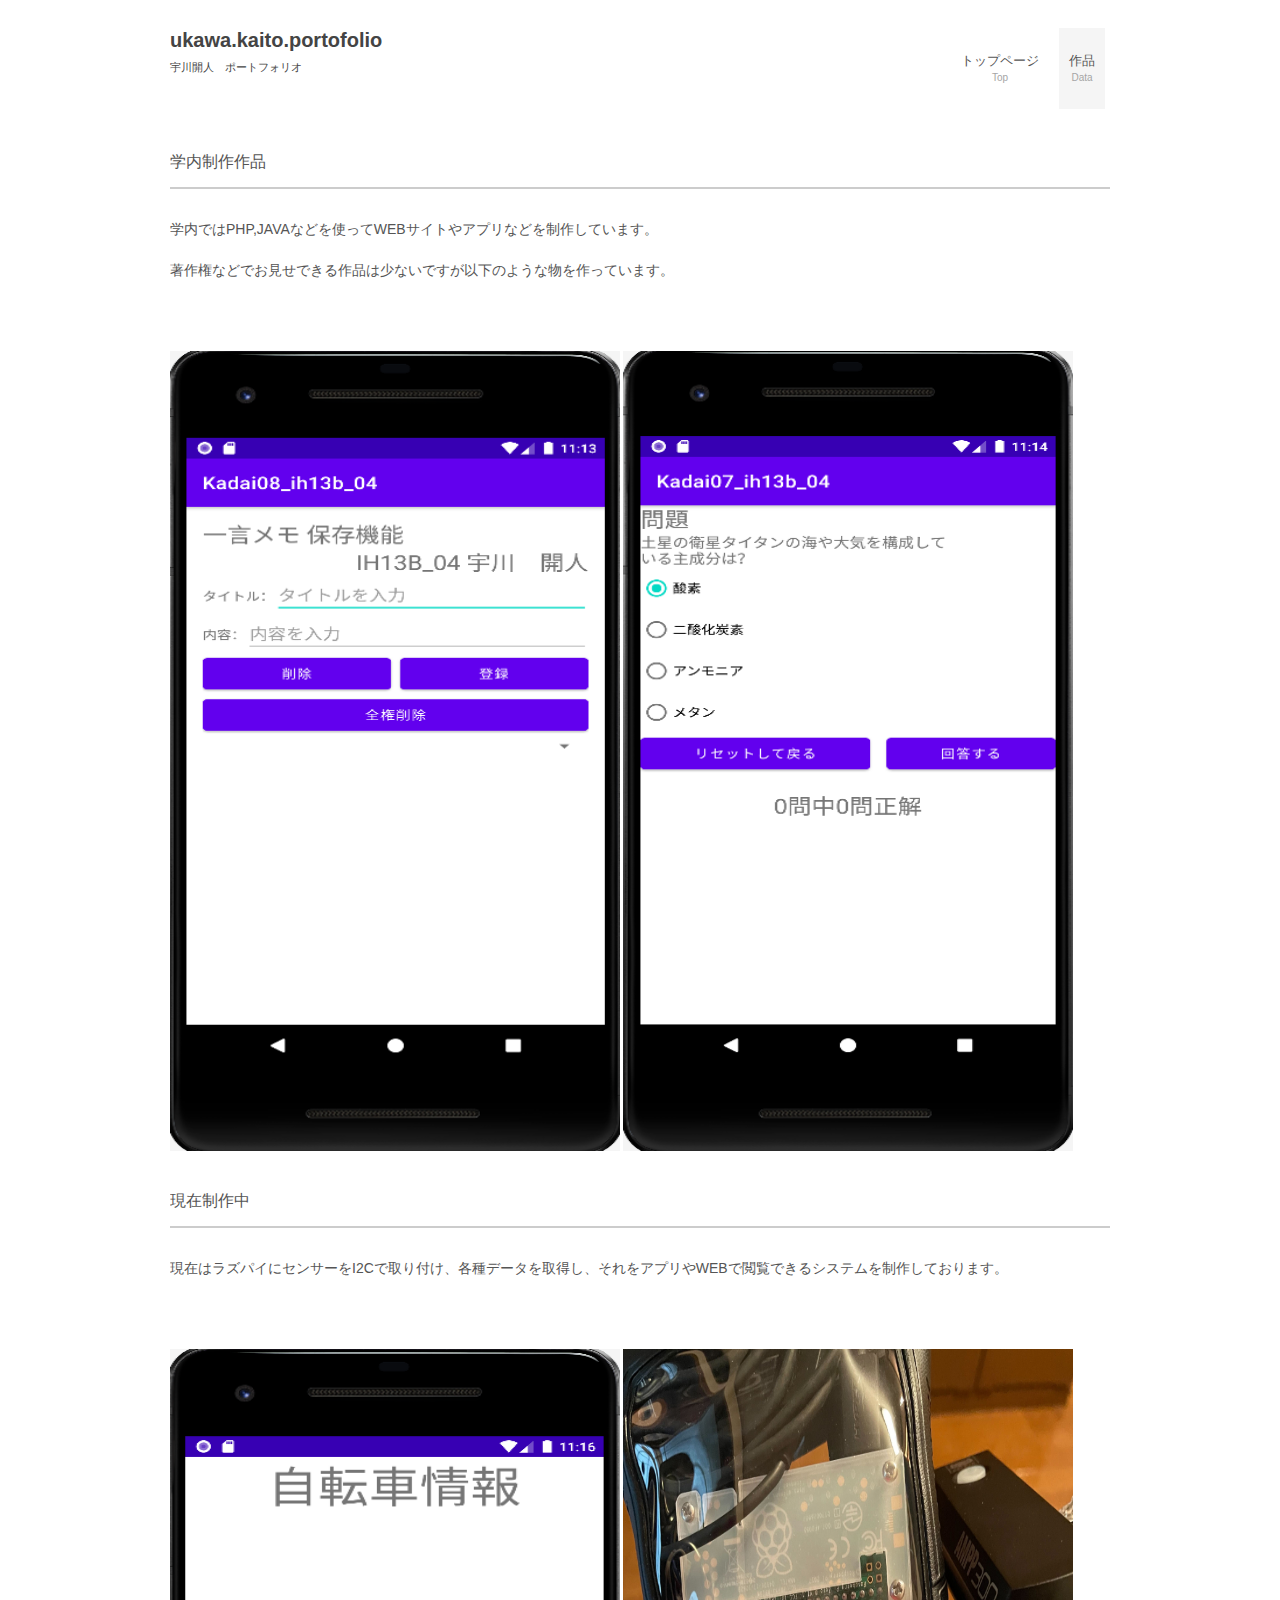
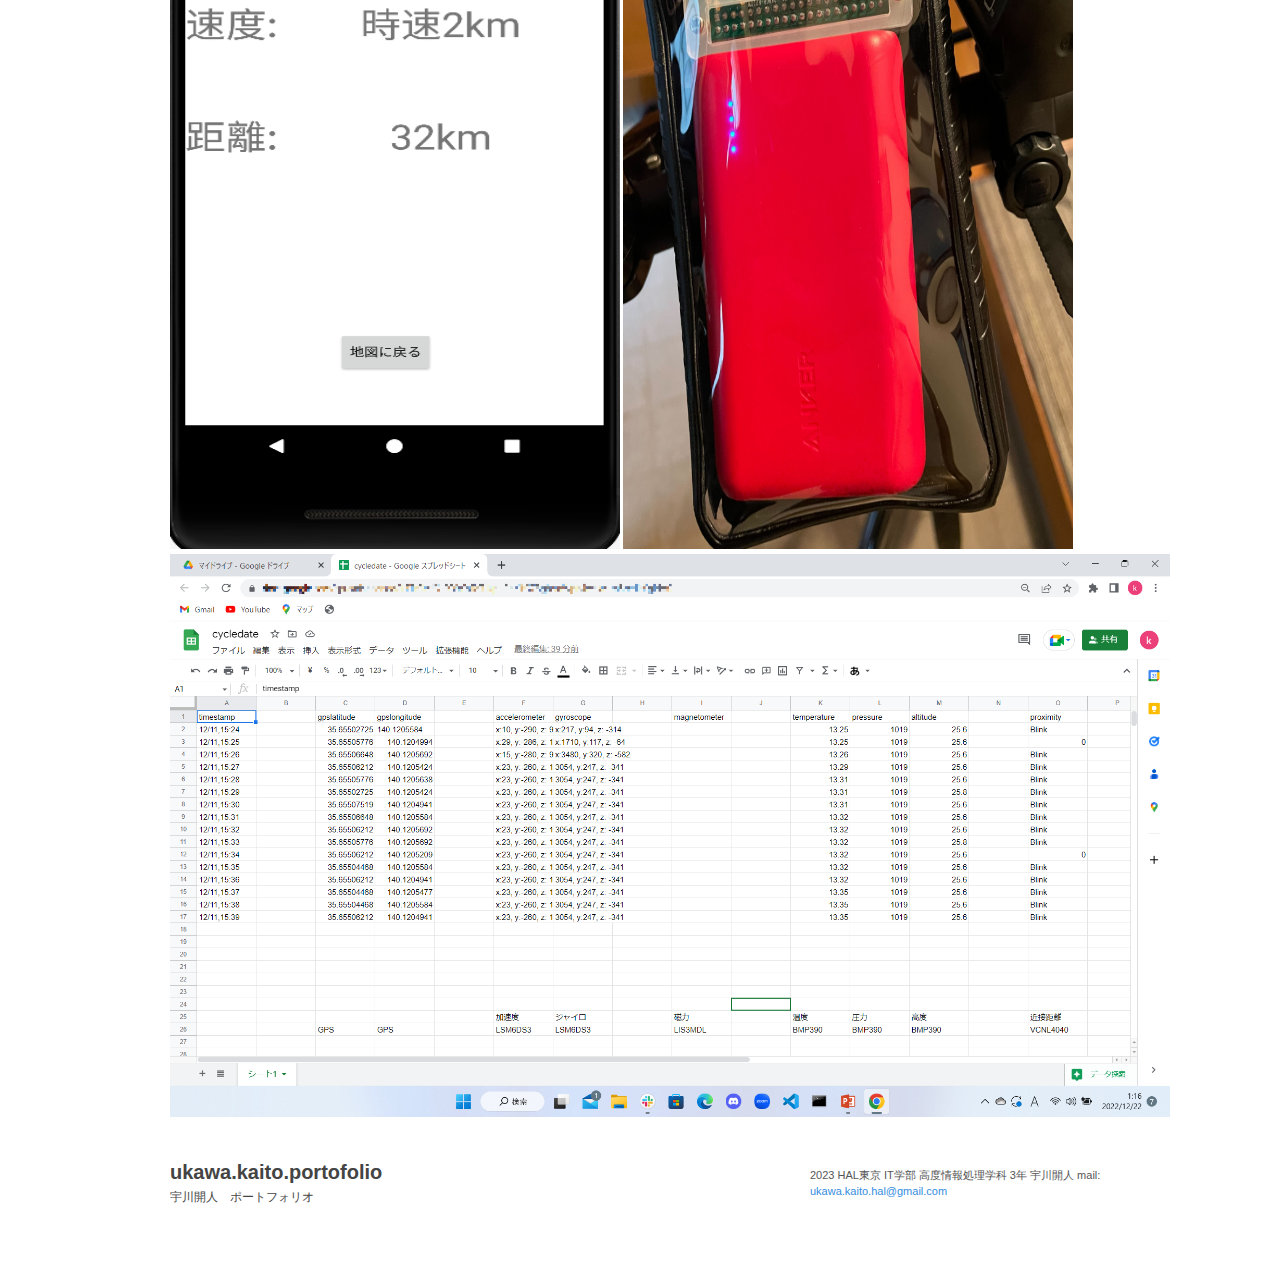
==== data.html @ 17e0367b "Add files via upload" ====
<!DOCTYPE html>
<html lang="ja">

<head>
	<meta charset="UTF-8">
	<meta name="viewport" content="width=device-width, user-scalable=yes, maximum-scale=1.0, minimum-scale=1.0">
	<meta name="description" content="portfolio">
	<title>ukawa.kaito.portofolio</title>
	<link rel="stylesheet" type="text/css" media="all" href="css/style.css">
	<script src="js/jquery1.4.4.min.js"></script>
	<script src="js/script.js"></script>
</head>

<body>

	<header id="header" role="banner">
		<div class="inner">
			<div class="logo">
				<a href="index.html" title="Cycle my Deta" rel="home">ukawa.kaito.portofolio
					<h1>宇川開人　ポートフォリオ</h1>
			</div>
			<nav id="mainNav">
				<div class="inner">
					<a class="menu" id="menu"><span>MENU</span></a>
					<div class="panel">
						<ul id="topnav">
							<li><a href="index.html"><strong>トップページ</strong><br /><span>Top</span></a></li>
							<li class="current-menu-item"><a
									href="data.html"><strong>作品</strong><br /><span>Data</span></a>
							</li>

						</ul>
					</div>
				</div>
			</nav>
		</div>
	</header>

	<div id="wrapper">

		<section id="post-221" class="content">
			<h3 class="heading">学内制作作品</h3>
			<article class="post">

				<p>学内ではPHP,JAVAなどを使ってWEBサイトやアプリなどを制作しています。</p>
				<p>著作権などでお見せできる作品は少ないですが以下のような物を作っています。</p>
			</article>
		</section>
	</div>

	<div class="inner">
		<img src="images/banners/data1.png" width="450" height="800" alt="アプリ1">
		<img src="images/banners/data2.png" width="450" height="800" alt="アプリ2">
	</div>

	<div id="wrapper">

		<section id="post-221" class="content">
			<h3 class="heading">現在制作中</h3>
			<article class="post">

				<p>現在はラズパイにセンサーをI2Cで取り付け、各種データを取得し、それをアプリやWEBで閲覧できるシステムを制作しております。</p>
			</article>
		</section>
	</div>

	<div class="inner">
		<img src="images/banners/data4.png" width="450" height="800" alt="アプリ2">
		<img src="images/banners/data5.jpg" width="450" height="800" alt="アプリ2">
		<img src="images/banners/data3.png" width="1000" alt="アプリ1">
	</div>


	<footer id="footer">
		<div class="inner">
			<section class="gridWrapper">
				<article class="grid">
					<p class="logo"><a href="index.html" title="portfolio"
							rel="home">ukawa.kaito.portofolio<br /><span>宇川開人　ポートフォリオ</span></a></p>
				</article>
				<article class="grid">
				</article>
				<article class="grid copyright">
					2023 HAL東京 IT学部 高度情報処理学科 3年 宇川開人 mail: <a href="mailto:ukawa.kaito.hal@gmail.com"
						target="_blank">ukawa.kaito.hal@gmail.com</a>
				</article>
			</section>
		</div>
	</footer>
</body>

</html>
---- css/style.css ----
@charset "utf-8";

/* =Reset default browser CSS.
Based on work by Eric Meyer:http://meyerweb.com/eric/tools/css/reset/index.html
-------------------------------------------------------------- */
html,
body,
div,
span,
applet,
object,
iframe,
h1,
h2,
h3,
h4,
h5,
h6,
p,
blockquote,
pre,
a,
abbr,
acronym,
address,
big,
cite,
code,
del,
dfn,
em,
font,
ins,
kbd,
q,
s,
samp,
small,
strike,
strong,
sub,
sup,
tt,
var,
dl,
dt,
dd,
ol,
ul,
li,
fieldset,
form,
label,
legend,
table,
caption,
tbody,
tfoot,
thead,
tr,
th,
td {
  border: 0;
  font-family: inherit;
  font-size: 100%;
  font-style: inherit;
  font-weight: inherit;
  margin: 0;
  outline: 0;
  padding: 0;
  vertical-align: baseline;
}

:focus {
  outline: 0;
}

ol,
ul {
  list-style: none;
}

table {
  border-collapse: separate;
  border-spacing: 0;
}

caption,
th,
td {
  font-weight: normal;
  text-align: left;
}

blockquote:before,
blockquote:after,
q:before,
q:after {
  content: "";
}

blockquote,
q {
  quotes: "" "";
}

a img {
  border: 0;
}

figure {
  margin: 0
}

article,
aside,
details,
figcaption,
figure,
footer,
header,
hgroup,
menu,
nav,
section {
  display: block;
}

/* -------------------------------------------------------------- */

body {
  color: #555;
  font: 12px verdana, "ヒラギノ丸ゴ ProN W4", "Hiragino Maru Gothic ProN", "メイリオ", "Meiryo", "ＭＳ Ｐゴシック", "MS PGothic", Sans-Serif;
  line-height: 1.5;
  background: #fff;
  -webkit-text-size-adjust: 100%;
}

/* リンク設定
------------------------------------------------------------*/
a {
  color: #358de0;
  text-decoration: none;
}

a:hover {
  color: #429bef;
}

a:active,
a:focus {
  outline: 0;
}


/* 全体
------------------------------------------------------------*/
#wrapper {
  margin: 20px auto 0;
  padding: 0 1%;
  width: 98%;
  position: relative;
}

.inner {
  margin: 0 auto;
  width: 100%;
}


/*************
/* ヘッダー
*************/
#header {
  z-index: 100;
  margin: 20px 0 28px;
}

#header:after {
  content: "";
  display: block;
  clear: both;
  visibility: hidden;
}

#header h1 {
  font-size: 12px;
  font-weight: normal;
}

/*************
/* ロゴ
*************/
#header .logo {
  float: left;
  padding: 10px 0 0;
}

.logo a {
  font-size: 20px;
  color: #444;
  font-weight: bold;
  line-height: 1;
}

.logo span {
  font-size: 12px;
  font-weight: normal;
}

#header h1 {
  font-size: 11px;
  color: #444;
  margin: 10px 0 0;
}


/**************************
/* メイン画像（トップページ）
**************************/
#mainBanner {
  margin: 0 auto;
  padding: 0;
  width: 100%;
  line-height: 0;
}

#mainBanner .inner {
  position: relative;
}

#mainBanner img {
  max-width: 100%;
  height: auto;
}

.slogan {
  position: absolute;
  max-width: 100%;
  height: auto;
  bottom: 0;
  left: 0;
  padding: 5px 10px;
  line-height: 1.4;
  z-index: 100;
}

.slogan h2 {
  padding-bottom: 5px;
  color: #333;
  font-size: 20px;
}

.slogan h3 {
  font-size: 14px;
  color: #666;
}


/**************************
/* グリッド
**************************/
.gridWrapper {
  padding-bottom: 20px;
  clear: both;
  overflow: hidden;
}

.grid h3 {
  padding: 13px 0;
  margin-bottom: 5px;
  font-weight: bold;
  border-top: 1px solid #ccc;
  border-bottom: 1px solid #ccc;
}

.grid p {
  padding: 5px 0;
}

.grid p.img {
  float: left;
  margin: 3px 0 0 0;
}

.readmore {
  clear: both;
}

.readmore a {
  padding: 3px 5px;
  border-radius: 3px;
  color: #fff;
  background: #999;
}

.readmore a:hover {
  background: #ccc;
}


/* フッター内のグリッド(3カラム) */
#footer .grid {
  border: 0;
  background: transparent;
}

#footer .grid p {
  padding: 0;
}


/*************
メイン コンテンツ
*************/
section.content {
  padding: 10px 0;
  margin-bottom: 20px;
  border-radius: 6px;
  overflow: hidden;
  font-size: 14px;
}

section.content p {
  margin-bottom: 5px;
}


/* アーカイブページ */
section.content .archive {
  padding: 20px 0 0;
  border-bottom: 1px dotted #ccc;
}

section.content p {
  margin-bottom: 5px;
}

h3.heading {
  padding: 3px 0 13px;
  margin-bottom: 30px;
  font-size: 16px;
  border-bottom: 2px solid #ccc;
}

section.content img {
  max-width: 90%;
  height: auto;
}

.alignleft {
  float: left;
  clear: left;
  margin: 3px 10px 10px 0;
}

.alignright {
  float: right;
  clear: right;
  margin: 3px 0 10px 10px;
}

.border,
ul.list img {
  border: 4px solid #ebebeb;
}



/*************
/* フッター
*************/
#footer {
  clear: both;
  padding: 20px 0;
  overflow: hidden;
}

.tel strong {
  font-size: 20px;
  font-weight: bold;
}

#footer .copyright {
  font-size: 11px;
}


/* タイポグラフィ
*****************************************************/
.dateLabel {
  margin: 0 0 10px;
  text-align: right;
  font: italic 1em "Palatino Linotype", "Book Antiqua", Palatino, serif;
}

.post p {
  padding-bottom: 15px;
}

.post ul {
  margin: 0 0 10px 10px;
}

.post ul li {
  margin-bottom: 5px;
  padding-left: 15px;
  background: url(images/bullet.png) no-repeat 0 8px;
}

.post ol {
  margin: 0 0 10px 30px;
}

.post ol li {
  list-style: decimal;
}

.post h1 {
  margin: 20px 0;
  padding: 5px 0;
  font-size: 150%;
  color: #000;
  border-bottom: 3px solid #f0f0f0;
}

.post h2 {
  margin: 10px 0;
  padding-bottom: 2px;
  font-size: 130%;
  font-weight: normal;
  color: #333;
  border-bottom: 2px solid #f0f0f0;
}

.post h3 {
  margin: 10px 0 30px;
  padding-bottom: 10px;
  font-size: 110%;
  font-weight: normal;
  color: #777;
  border-bottom: 2px solid #f0f0f0;
}

.post blockquote {
  clear: both;
  padding: 10px 0 10px 15px;
  margin: 10px 0 25px 30px;
  border-left: 5px solid #ccc;
}

.post blockquote p {
  padding: 5px 0;
}

.post table {
  border-collapse: collapse;
  margin: 10px 0;
}

.post table th,
.post table td {
  padding: 12px;
  border: 1px solid #ccc;
}

.post table th {
  text-align: right;
  font-weight: bold;
  letter-spacing: 1px;
  white-space: nowrap;
  background: #eee;
}

.post dt {
  font-weight: bold;
}

.post dd {
  padding-bottom: 10px;
}

.post img {
  max-width: 100%;
  height: auto;
}

img.aligncenter {
  display: block;
  margin: 5px auto;
}

img.alignright,
img.alignleft {
  padding: 4px;
  margin: 0 0 2px 7px;
  display: inline;
}

img.alignleft {
  margin: 0 7px 2px 0;
}

.alignright {
  float: right;
}

.alignleft {
  float: left;
}


/* PC用
------------------------------------------------------------*/
@media only screen and (min-width:960px) {

  #wrapper,
  .inner {
    width: 940px;
    padding: 0;
  }

  #wrapper {
    padding-bottom: 20px;
  }

  /* グリッド全体 */
  .gridWrapper {
    display: table;
    border-collapse: separate;
    border-spacing: 20px;
    margin-left: -20px;
    width: 980px;
  }

  /* グリッド共通 ベース:トップページ4カラム */
  .grid {
    width: 220px;
    display: table-cell;
  }

  #sub.gridWrapper {
    width: 980px;
  }

  /* サブコンテンツ + フッター グリッド(3カラム) */
  #sub .grid,
  #footer .grid {
    width: 300px;
  }

  /* トップナビゲーション */
  nav div.panel {
    display: block !important;
  }

  a#menu {
    display: none;
  }

  #topnav {
    float: right;
    margin-top: -5px;

  }

  #topnav li {
    float: left;
    margin: 13px 5px 0;
    text-align: center;
    position: relative;
  }

  #topnav a {
    color: #555;
    font-size: 13px;
    display: block;
    padding: 25px 10px;
    line-height: 1.2;
  }

  #topnav span {
    font-size: 10px;
    color: #a5a5a5;
  }

  #topnav li.current-menu-item a,
  #topnav a:hover {
    background: #f5f5f5;
  }

  #topnav ul {
    width: 160px;
    display: none;
  }

  #topnav li:hover ul {
    display: block;
    position: absolute;
    top: 80px;
    left: 0;
    z-index: 500;
  }

  #topnav li li {
    margin: 0;
    float: none;
    width: 160px;
    text-align: left;
    background: #f4f4f4;
  }

  #topnav li li a {
    padding: 10px;
    border: 0;
  }

  #topnav li.current-menu-item li a,
  #topnav li li a {
    border-bottom-width: 1px;
  }

  #topnav li li.current-menu-item a,
  #topnav li li a:hover {
    padding-bottom: 10px;
    border-bottom-width: 3px;
    background: #eee;
  }
}

@media only screen and (max-width:959px) {
  * {
    -webkit-box-sizing: border-box;
    -moz-box-sizing: border-box;
    -o-box-sizing: border-box;
    -ms-box-sizing: border-box;
    box-sizing: border-box;
  }

  #header h1 {
    text-align: center;
  }

  #header .logo,
  #footer .logo {
    float: none;
    text-align: center;
    padding: 10px 5px;
  }

  /* トップナビゲーション */
  nav#mainNav {
    clear: both;
    width: 100%;
    margin: 0 auto;
    padding: 0;
    background: -webkit-gradient(linear, left top, left bottom, color-stop(1, #f4f4f4), color-stop(0.00, #f4f4f4));
    background: -webkit-linear-gradient(top, #f4f4f4 0%, #f4f4f4 100%);
    background: -moz-linear-gradient(top, #f4f4f4 0%, #f4f4f4 100%);
    background: -o-linear-gradient(top, #f4f4f4 0%, #f4f4f4 100%);
    background: -ms-linear-gradient(top, #f4f4f4 0%, #f4f4f4 100%);
    background: linear-gradient(top, #f4f4f4 0%, #f4f4f4 100%);
  }

  nav#mainNav a.menu {
    width: 100%;
    display: block;
    height: 40px;
    line-height: 40px;
    font-weight: bold;
    text-align: left;
    color: #555;
  }

  nav#mainNav a#menu span {
    padding-left: 10px;
  }

  nav#mainNav a span:before {
    content: "≡ ";
  }

  nav#mainNav a.menuOpen span:before {
    content: "× ";
  }

  nav#mainNav a#menu:hover {
    cursor: pointer;
  }

  nav .panel {
    display: none;
    width: 100%;
    position: relative;
    right: 0;
    top: 0;
    z-index: 1;
  }

  nav#mainNav ul {
    margin: 0;
    padding: 0;
  }

  nav#mainNav ul li {
    float: none;
    clear: both;
    width: 100%;
    height: auto;
    line-height: 1.2;
  }

  nav#mainNav ul li a,
  nav#mainNav ul li.current-menu-item li a {
    display: block;
    padding: 15px 10px;
    text-align: left;
    border-bottom: 1px dashed #e8e8e8;
    color: #555;
  }

  nav#mainNav ul li a span {
    padding-left: 10px;
  }

  nav#mainNav ul li:first-child a {
    border-top: 1px dashed #e8e8e8;
  }

  nav#mainNav ul li:last-child a {
    border: 0;
  }

  nav#mainNav ul li li:last-child a {
    border: 0;
  }

  nav#mainNav ul li li:last-child a {
    border-bottom: 1px dashed #e8e8e8;
  }

  nav#mainNav ul li.current-menu-item a,
  nav#mainNav ul li a:hover,
  nav#mainNav ul li.current-menu-item a,
  nav#mainNav ul li a:active,
  nav#mainNav ul li li.current-menu-item a,
  nav#mainNav ul li.current-menu-item li a:hover,
  nav#mainNav ul li.current-menu-item li a:active {
    background: #eee;
  }

  nav div.panel {
    float: none;
  }

  nav#mainNav ul li li {
    float: left;
    border: 0;
  }

  nav#mainNav ul li li a,
  nav#mainNav ul li.current-menu-item li a,
  nav#mainNav ul li li.current-menu-item a {
    padding-left: 40px;
    background: url(images/sub1.png) no-repeat 20px -62px;
  }

  nav#mainNav ul li li.current-menu-item a,
  nav#mainNav ul li li a:hover,
  nav#mainNav ul li.current-menu-item li a:hover {
    background: #eee url(images/sub1.png) no-repeat 20px -62px;
  }

  nav#mainNav ul li li:last-child a {
    background: #f4f4f4 url(images/subLast.png) no-repeat 20px -65px;
  }

  nav#mainNav ul li li:last-child.current-menu-item a,
  nav#mainNav ul li li:last-child a:hover,
  nav#mainNav ul li.current-menu-item li:last-child a:hover {
    background: #eee url(images/subLast.png) no-repeat 20px -65px;
  }

  .grid {
    float: left;
    width: 48%;
    margin: 10px 2% 0 0;
  }

  .grid img {
    float: left;
    margin-right: 5px;
  }

  #sub .grid {
    width: 32%;
    margin: 10px 1%;
  }

  #sub .grid:first-child {
    margin-left: 0;
  }

  #sub .grid:last-child {
    margin-right: 0;
  }

  #footer .grid,
  #footer .grid p {
    float: none;
    width: 100%;
    text-align: center;
    border: 0;
  }

  #footer .grid:last-child {
    padding-top: 20px;
  }
}

@media only screen and (max-width:768px) {
  #header {
    padding-bottom: 0;
  }

  #header h1 {
    text-align: center;
  }

  #header .logo {
    float: none;
    text-align: center;
    padding: 10px 5px 20px;
  }

  #sub ul.list {
    padding: 10px 10px 11px;
  }

  #sub ul.list li {
    padding-bottom: 10px;
    margin-bottom: 8px;
  }
}


@media only screen and (max-width:640px) {
  #footer .grid p {
    text-align: center;
  }

  .grid img {
    float: none;
    margin: 20px auto 10px;
    max-width: 100%;
    height: auto;
  }

  .grid p,
  #sub .grid li {
    text-align: left;
  }

  .alignleft,
  .alignright {
    float: none;
    display: block;
    margin: 0 auto 10px;
  }
}


@media only screen and (max-width:480px) {

  #mainBanner h2,
  #mainBanner h3 {
    font-size: 80%;
  }

  #sub .grid {
    float: none;
    width: 98%;
  }

  #sub .grid h3 {
    padding: 10px 5px;
  }
}
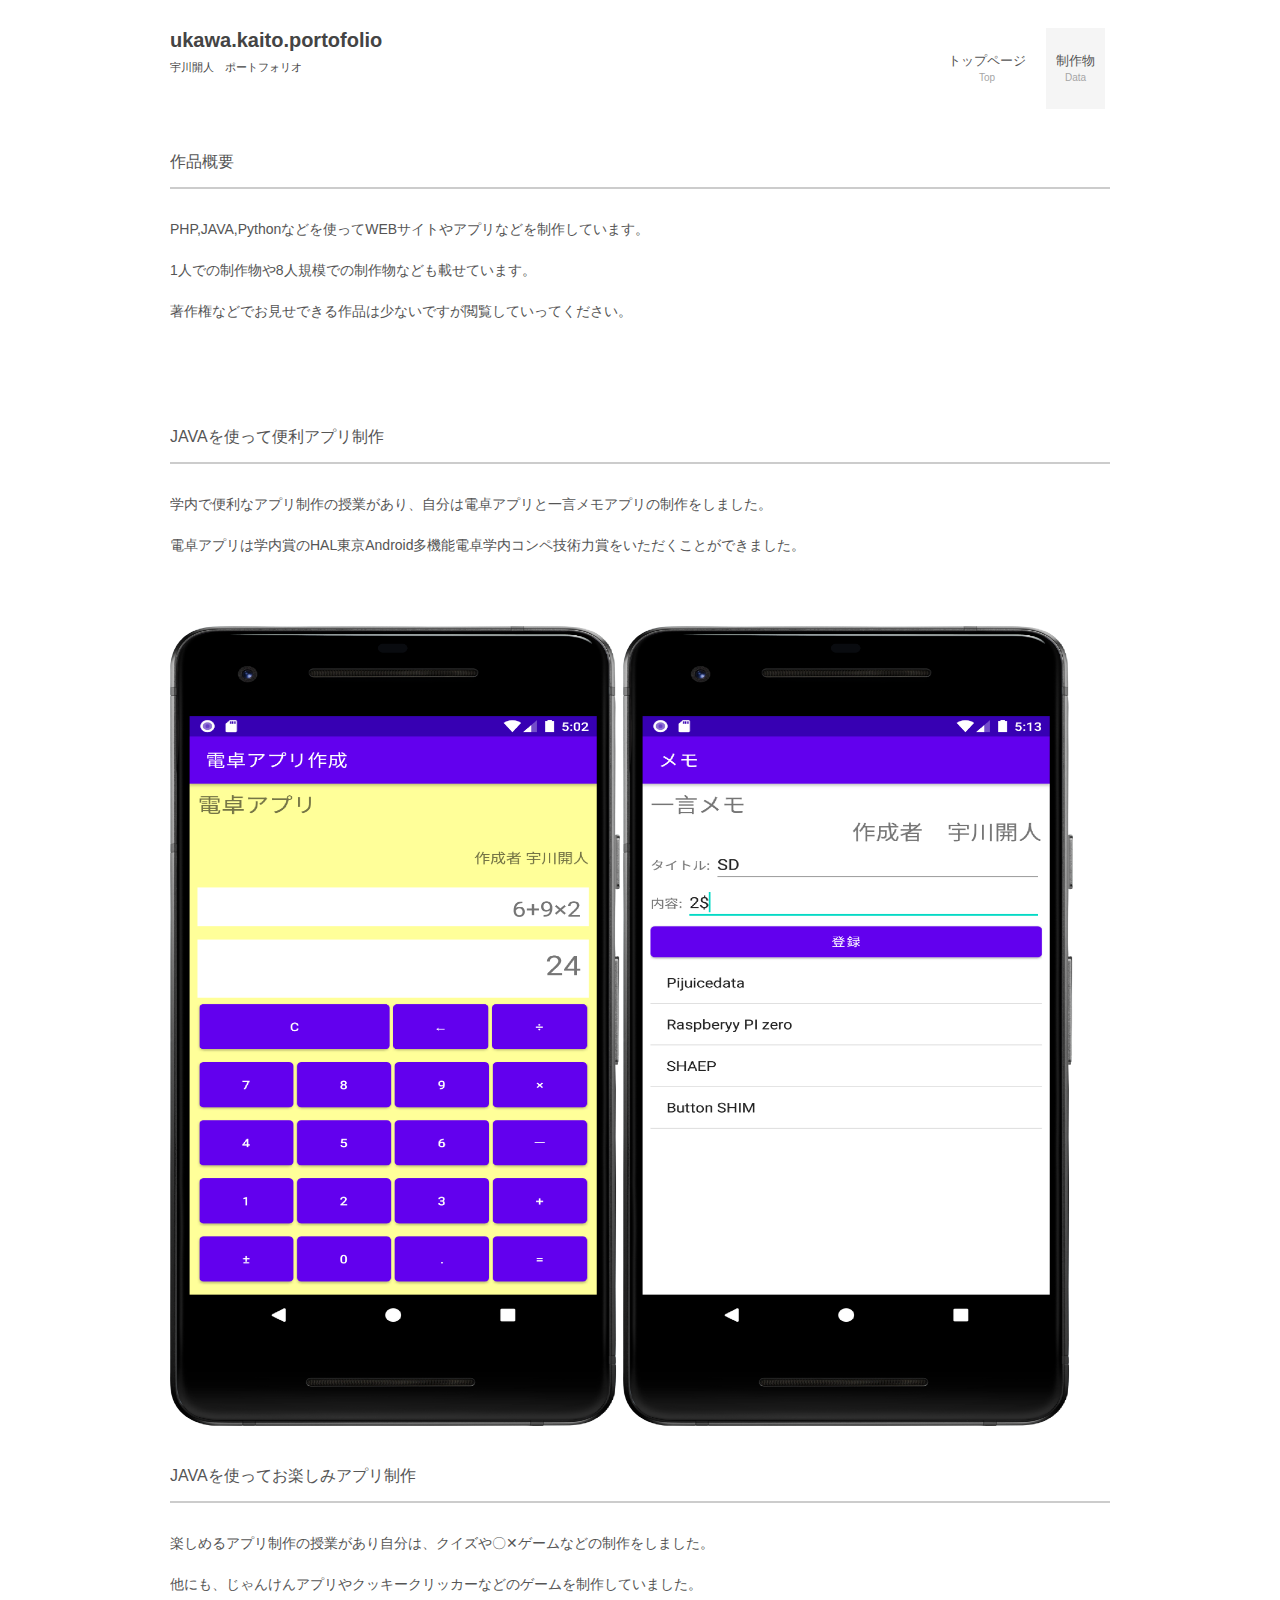
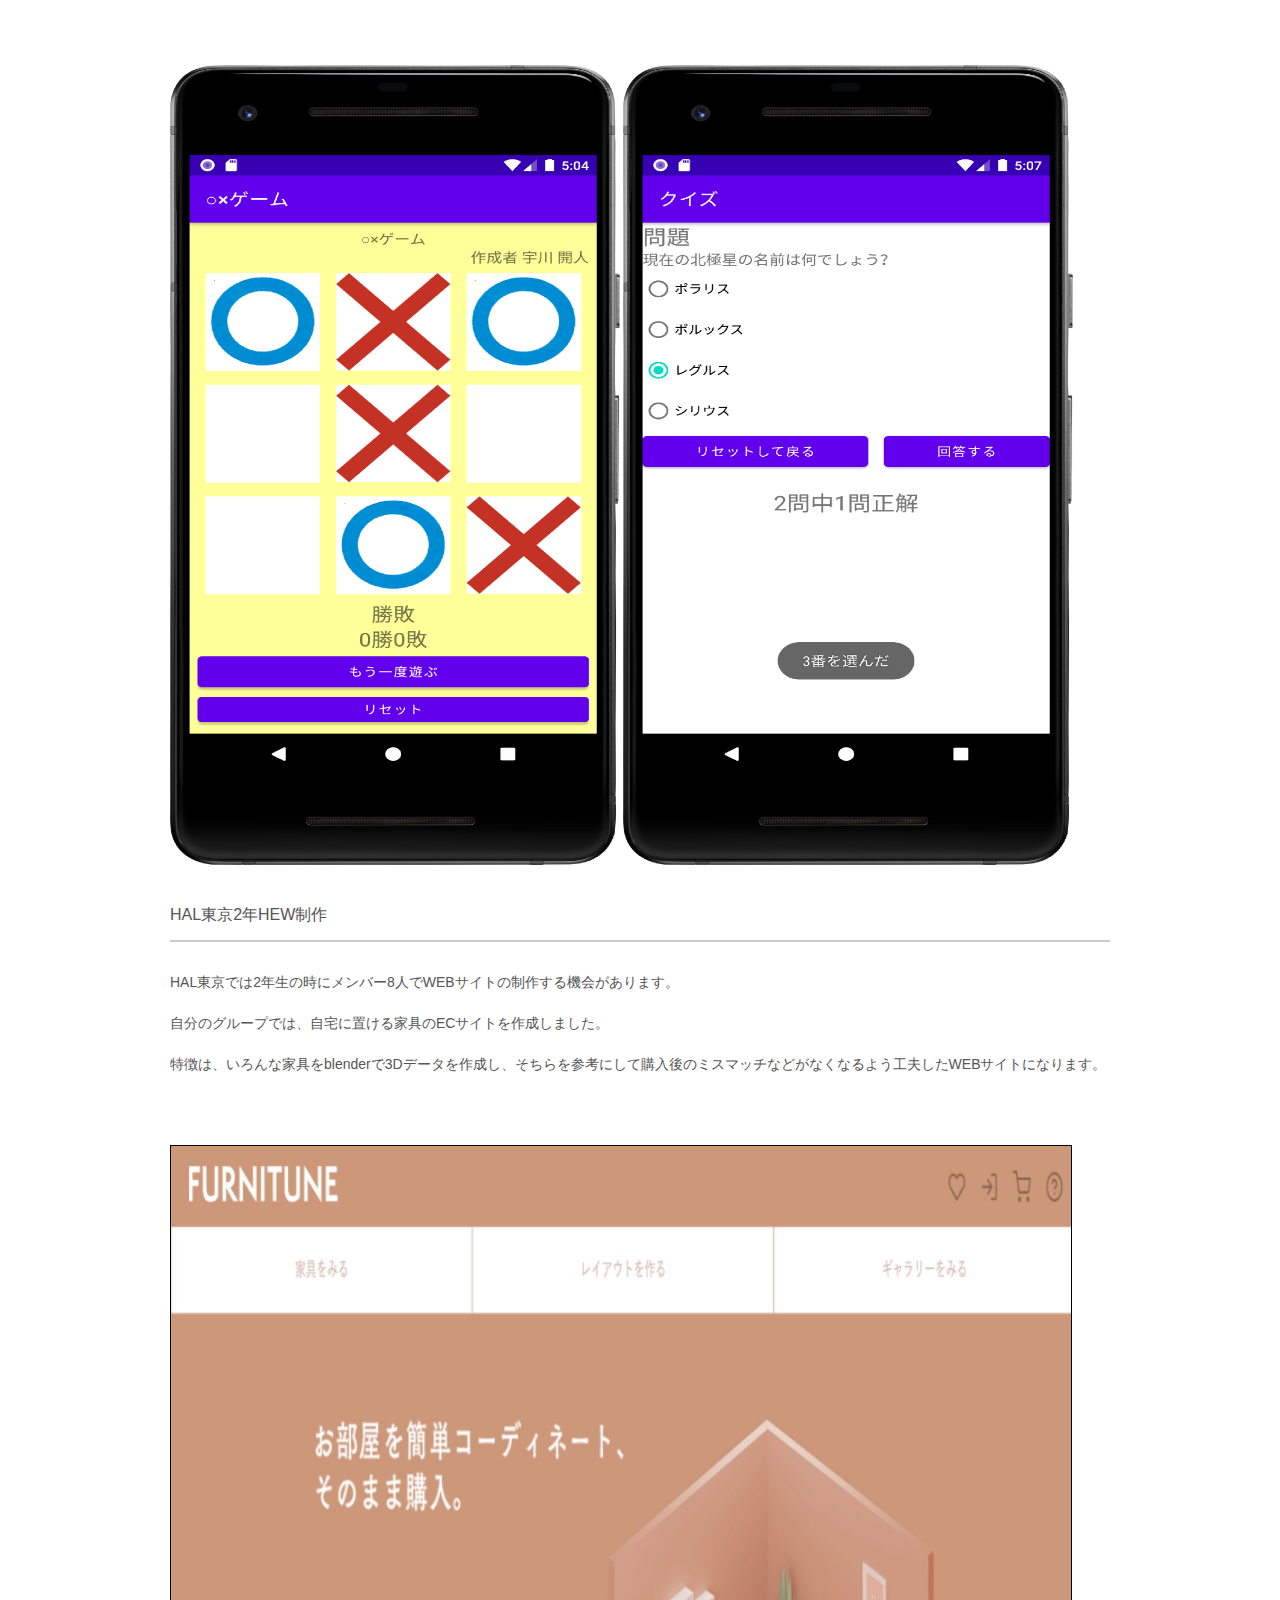
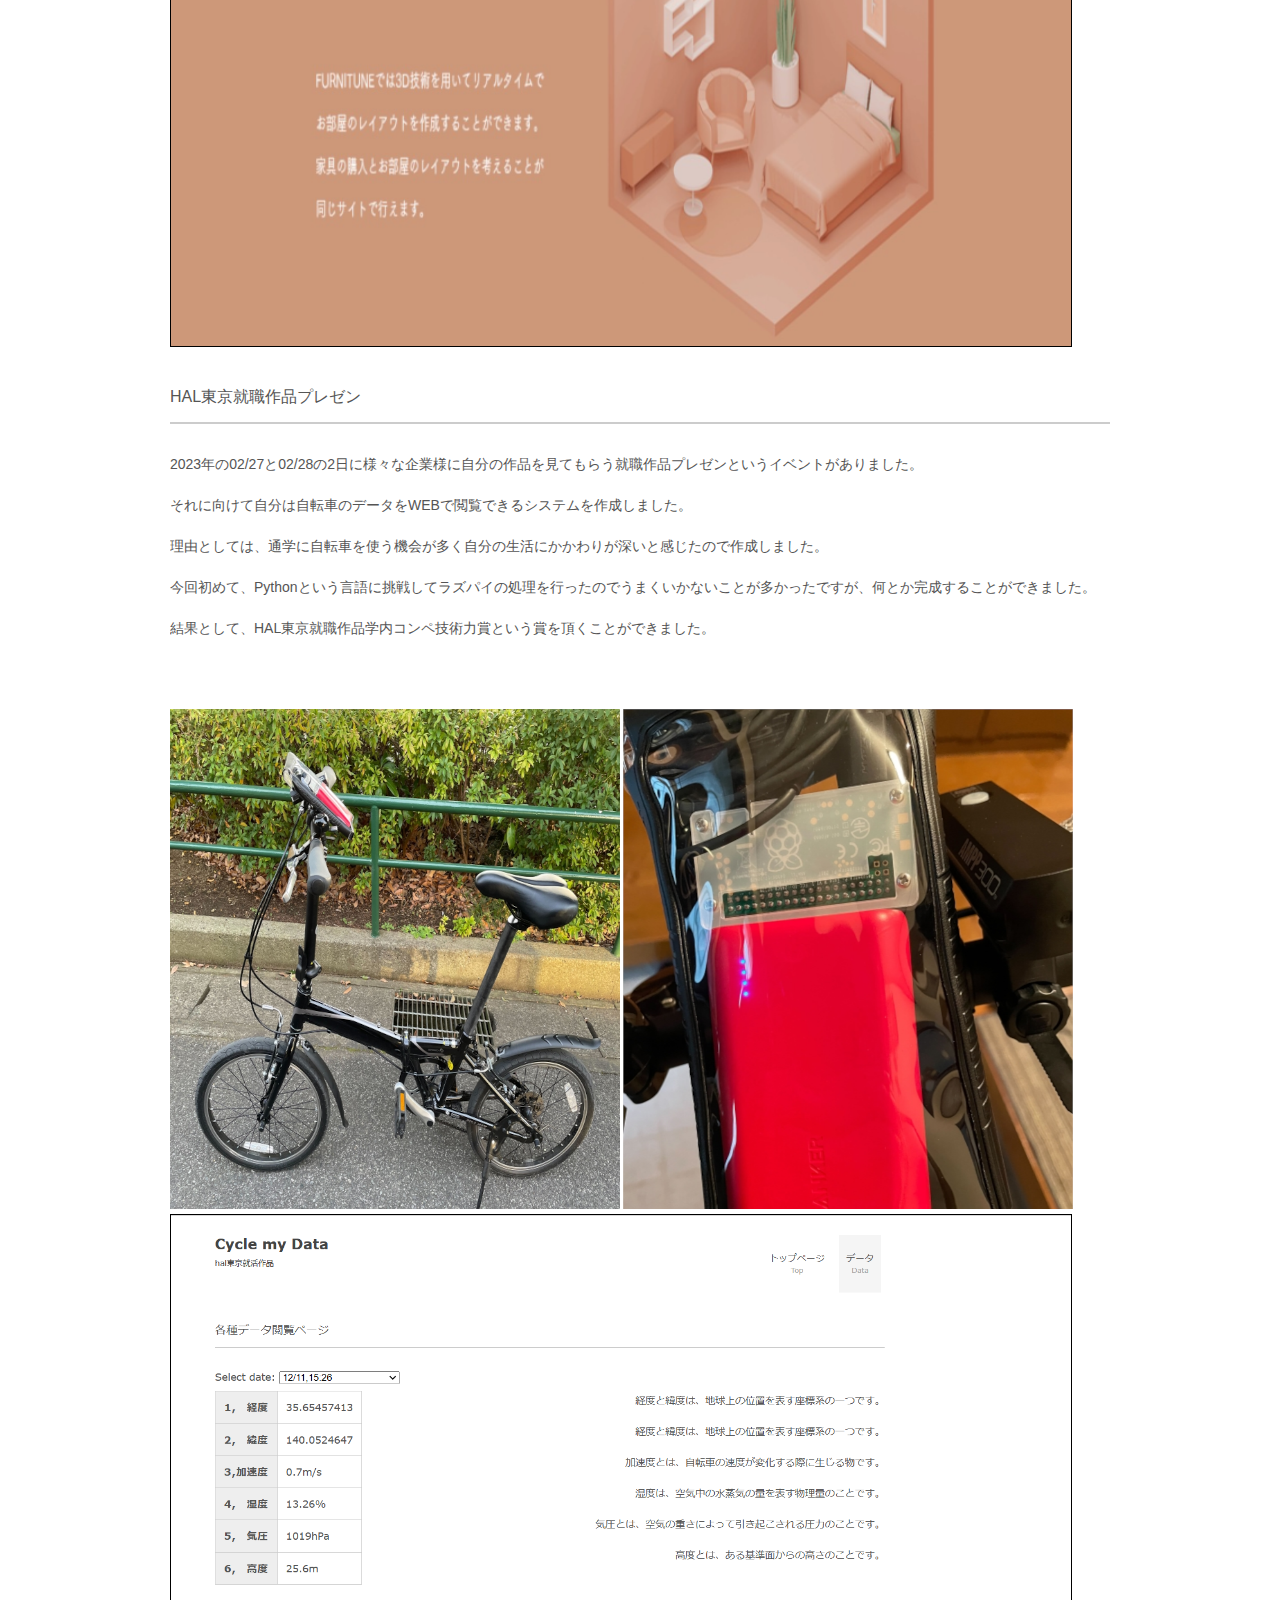
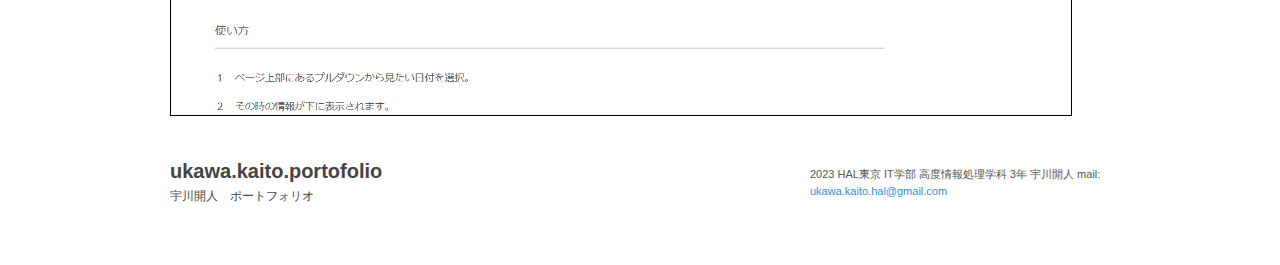
==== commit df2e48d7: "Add files via upload" ====
--- a/data.html
+++ b/data.html
@@ -26,7 +26,7 @@
 						<ul id="topnav">
 							<li><a href="index.html"><strong>トップページ</strong><br /><span>Top</span></a></li>
 							<li class="current-menu-item"><a
-									href="data.html"><strong>作品</strong><br /><span>Data</span></a>
+									href="data.html"><strong>制作物</strong><br /><span>Data</span></a>
 							</li>
 
 						</ul>
@@ -39,35 +39,94 @@
 	<div id="wrapper">
 
 		<section id="post-221" class="content">
-			<h3 class="heading">学内制作作品</h3>
+			<h3 class="heading">作品概要</h3>
 			<article class="post">
 
-				<p>学内ではPHP,JAVAなどを使ってWEBサイトやアプリなどを制作しています。</p>
-				<p>著作権などでお見せできる作品は少ないですが以下のような物を作っています。</p>
+				<p>PHP,JAVA,Pythonなどを使ってWEBサイトやアプリなどを制作しています。</p>
+				<p>1人での制作物や8人規模での制作物なども載せています。</p>
+				<p>著作権などでお見せできる作品は少ないですが閲覧していってください。</p>
+			</article>
+		</section>
+	</div>
+
+	<div id="wrapper">
+
+		<section id="post-221" class="content">
+			<h3 class="heading">JAVAを使って便利アプリ制作</h3>
+			<article class="post">
+
+				<p>学内で便利なアプリ制作の授業があり、自分は電卓アプリと一言メモアプリの制作をしました。</p>
+				<p>電卓アプリは学内賞のHAL東京Android多機能電卓学内コンペ技術力賞をいただくことができました。</p>
+			</article>
+		</section>
+	</div>
+
+
+
+	<div class="inner">
+		<img src="images/banners/Java_01.png" width="450" height="800" alt="アプリ1">
+		<img src="images/banners/Java_02.png" width="450" height="800" alt="アプリ2">
+	</div>
+
+	<div id="wrapper">
+
+		<section id="post-221" class="content">
+			<h3 class="heading">JAVAを使ってお楽しみアプリ制作</h3>
+			<article class="post">
+
+				<p>楽しめるアプリ制作の授業があり自分は、クイズや〇✕ゲームなどの制作をしました。</p>
+				<p>他にも、じゃんけんアプリやクッキークリッカーなどのゲームを制作していました。</p>
+			</article>
+		</section>
+	</div>
+
+
+
+	<div class="inner">
+		<img src="images/banners/Java_03.png" width="450" height="800" alt="アプリ3">
+		<img src="images/banners/Java_04.png" width="450" height="800" alt="アプリ4">
+	</div>
+
+	<div id="wrapper">
+
+		<section id="post-221" class="content">
+			<h3 class="heading">HAL東京2年HEW制作</h3>
+			<article class="post">
+
+				<p>HAL東京では2年生の時にメンバー8人でWEBサイトの制作する機会があります。</p>
+				<p>自分のグループでは、自宅に置ける家具のECサイトを作成しました。</p>
+				<p>特徴は、いろんな家具をblenderで3Dデータを作成し、そちらを参考にして購入後のミスマッチなどがなくなるよう工夫したWEBサイトになります。</p>
 			</article>
 		</section>
 	</div>
 
 	<div class="inner">
-		<img src="images/banners/data1.png" width="450" height="800" alt="アプリ1">
-		<img src="images/banners/data2.png" width="450" height="800" alt="アプリ2">
+		<img src="images/banners/web01.png" width="900" height="800" alt="WEB1" style="border: 1px solid black;">
 	</div>
+
+
 
 	<div id="wrapper">
 
 		<section id="post-221" class="content">
-			<h3 class="heading">現在制作中</h3>
+			<h3 class="heading">HAL東京就職作品プレゼン</h3>
 			<article class="post">
 
-				<p>現在はラズパイにセンサーをI2Cで取り付け、各種データを取得し、それをアプリやWEBで閲覧できるシステムを制作しております。</p>
+				<p>2023年の02/27と02/28の2日に様々な企業様に自分の作品を見てもらう就職作品プレゼンというイベントがありました。</p>
+				<p>それに向けて自分は自転車のデータをWEBで閲覧できるシステムを作成しました。</p>
+				<p>理由としては、通学に自転車を使う機会が多く自分の生活にかかわりが深いと感じたので作成しました。</p>
+				<p>今回初めて、Pythonという言語に挑戦してラズパイの処理を行ったのでうまくいかないことが多かったですが、何とか完成することができました。</p>
+				<p>結果として、HAL東京就職作品学内コンペ技術力賞という賞を頂くことができました。</p>
 			</article>
 		</section>
 	</div>
 
+
+
 	<div class="inner">
-		<img src="images/banners/data4.png" width="450" height="800" alt="アプリ2">
-		<img src="images/banners/data5.jpg" width="450" height="800" alt="アプリ2">
-		<img src="images/banners/data3.png" width="1000" alt="アプリ1">
+		<img src="images/banners/cycle01.png" width="450" height="500" alt="cycle1">
+		<img src="images/banners/cycle02.png" width="450" height="500" alt="cycle2">
+		<img src="images/banners/cycle03.png" width="900" height="500" alt="cycle4" style="border: 1px solid black;">
 	</div>
 
 
